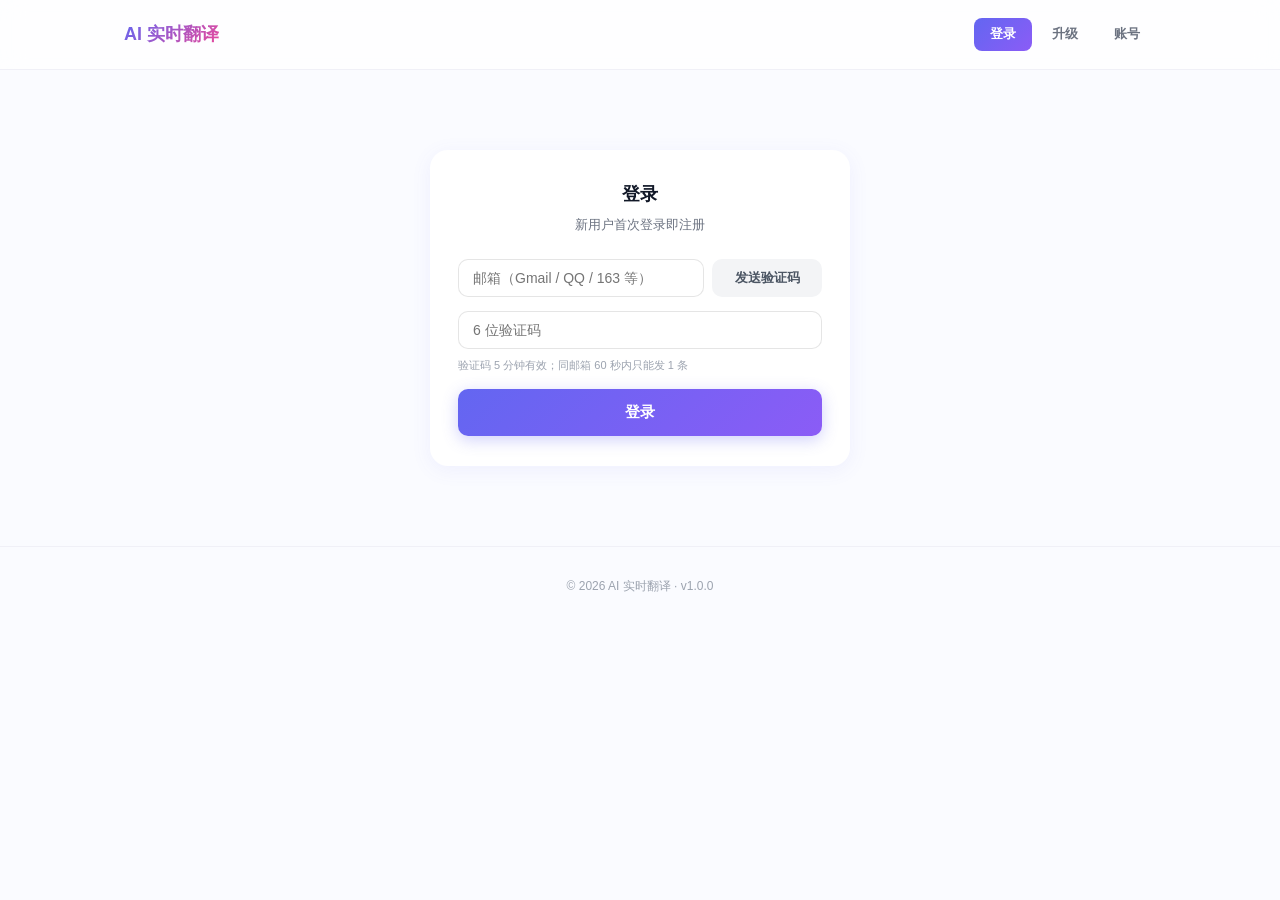
==== extension/app.html @ 9f2d9595 "版本更新" ====
<!DOCTYPE html>
<html lang="zh-CN">
<head>
<meta charset="UTF-8">
<meta name="viewport" content="width=device-width,initial-scale=1">
<title>AI 实时翻译</title>
<style>
  *{box-sizing:border-box;margin:0;padding:0}
  body{font-family:-apple-system,BlinkMacSystemFont,"PingFang SC","Microsoft YaHei",Arial,sans-serif;color:#1f2937;background:#fafbff;line-height:1.6}
  a{color:inherit;text-decoration:none}
  .wrap{max-width:1080px;margin:0 auto;padding:0 24px}

  /* ── Header + Nav ── */
  header{padding:18px 0;border-bottom:1px solid #f0f0f7;background:rgba(255,255,255,.7);backdrop-filter:blur(12px);-webkit-backdrop-filter:blur(12px);position:sticky;top:0;z-index:50}
  header .wrap{display:flex;align-items:center;justify-content:space-between}
  .logo{font-size:18px;font-weight:800;background:linear-gradient(135deg,#6366f1,#ec4899);-webkit-background-clip:text;-webkit-text-fill-color:transparent}
  nav{display:flex;gap:4px}
  nav a{padding:6px 16px;border-radius:8px;font-size:13px;font-weight:600;color:#6b7280;cursor:pointer;transition:all .15s;white-space:nowrap}
  nav a:hover{color:#111827;background:rgba(0,0,0,.04)}
  nav a.active{background:linear-gradient(135deg,#6366f1,#8b5cf6);color:white}

  /* ── Tab content ── */
  .tab-panel{display:none}
  .tab-panel.active{display:block}

  /* ── Hero ── */
  .hero{padding:64px 0 30px;text-align:center}
  .hero h1{font-size:40px;line-height:1.25;font-weight:800;color:#111827;margin-bottom:14px}
  .hero h1 em{font-style:normal;background:linear-gradient(135deg,#6366f1,#ec4899);-webkit-background-clip:text;-webkit-text-fill-color:transparent}
  .hero p{font-size:16px;color:#6b7280;max-width:680px;margin:0 auto 22px}
  .badges{display:flex;gap:8px;justify-content:center;flex-wrap:wrap;margin-top:14px}
  .badge{font-size:12px;background:#eef2ff;color:#4338ca;padding:5px 12px;border-radius:14px;font-weight:600}
  .badge.green{background:#ecfdf5;color:#047857}
  .badge.red{background:#fef2f2;color:#b91c1c}

  /* ── Pricing cards ── */
  .pricing{padding:30px 0 40px}
  .pricing-row{display:grid;grid-template-columns:1fr 1.4fr;gap:24px;align-items:stretch}
  .card{background:white;border-radius:18px;padding:30px 28px;box-shadow:0 4px 20px rgba(99,102,241,.08);display:flex;flex-direction:column}
  .card.featured{border:2px solid #6366f1;background:linear-gradient(180deg,#eef2ff 0%,white 50%);position:relative}
  .featured-tag{position:absolute;top:-12px;left:50%;transform:translateX(-50%);font-size:12px;background:linear-gradient(135deg,#ef4444,#ec4899);color:white;padding:4px 14px;border-radius:14px;font-weight:700;box-shadow:0 4px 12px rgba(239,68,68,.4)}
  .card h3{font-size:18px;color:#1f2937;margin-bottom:6px;font-weight:700}
  .card .tag-line{font-size:13px;color:#6b7280;margin-bottom:18px}
  .price-block{display:flex;align-items:baseline;gap:10px;margin:8px 0}
  .price-orig{font-size:18px;color:#9ca3af;text-decoration:line-through;font-weight:500}
  .price-now{font-size:46px;font-weight:800;color:#ef4444}
  .price-now small{font-size:14px;color:#6b7280;font-weight:500;margin-left:4px}
  .price-sub{font-size:13px;color:#6b7280;margin-bottom:18px}
  .save-tip{display:inline-block;background:#fef3c7;color:#92400e;font-size:12px;padding:4px 10px;border-radius:6px;font-weight:700;margin-bottom:14px}
  .features{list-style:none;font-size:14px;color:#374151;margin-bottom:18px;flex:1}
  .features li{padding:8px 0;border-bottom:1px solid #f5f5f9;display:flex;align-items:flex-start;gap:8px}
  .features li::before{content:"✓";color:#10b981;font-weight:800;flex-shrink:0;font-size:15px}
  .features li.muted{color:#9ca3af}
  .features li.muted::before{content:"−";color:#d1d5db}
  .features li strong{color:#1f2937}

  /* ── Buttons ── */
  .btn{display:block;text-align:center;padding:14px 16px;border-radius:10px;font-weight:700;font-size:15px;cursor:pointer;border:none;transition:all .15s;width:100%;font-family:inherit}
  .btn.primary{background:linear-gradient(135deg,#6366f1,#8b5cf6);color:white;box-shadow:0 4px 16px rgba(99,102,241,0.3)}
  .btn.primary:hover{filter:brightness(1.08);box-shadow:0 6px 22px rgba(99,102,241,0.4)}
  .btn.primary:active{transform:scale(0.97)}
  .btn.primary:disabled{background:rgba(243,244,246,0.9);color:#9ca3af;box-shadow:none;cursor:not-allowed;transform:none;filter:none}
  .btn.red{background:linear-gradient(135deg,#ef4444,#ec4899);color:white;font-size:16px}
  .btn.red:hover{filter:brightness(1.08);box-shadow:0 6px 18px rgba(239,68,68,.35)}
  .btn.gray{background:#f3f4f6;color:#4b5563}
  .btn.gray:hover{background:#e5e7eb}
  .btn.gray:disabled{color:#9ca3af;cursor:not-allowed}
  .btn.small{width:auto;flex-shrink:0;white-space:nowrap;padding:10px 16px;font-size:13px;min-width:110px}

  /* ── Login / Account card ── */
  .form-section{padding:80px 0;display:flex;align-items:center;justify-content:center}
  .form-card{background:white;border-radius:18px;padding:30px 28px;box-shadow:0 4px 20px rgba(99,102,241,.08);width:100%;max-width:420px}
  .form-card h2{font-size:18px;font-weight:800;color:#111827;margin-bottom:6px;text-align:center}
  .form-card .sub{font-size:13px;color:#6b7280;margin-bottom:24px;text-align:center}
  .field-row{display:flex;gap:8px;align-items:center;margin-bottom:14px}
  .field-row input{flex:1;min-width:0}
  input[type="email"],input[type="text"]{
    padding:10px 14px;border:1px solid rgba(0,0,0,.1);border-radius:10px;
    font-size:14px;outline:none;font-family:inherit;transition:border-color 0.2s,box-shadow 0.2s;
    width:100%;
  }
  input[type="email"]:focus,input[type="text"]:focus{
    border-color:#8b5cf6;box-shadow:0 0 0 3px rgba(139,92,246,0.08);
  }

  /* ── Messages ── */
  .msg{padding:8px 12px;border-radius:8px;font-size:12px;margin-bottom:12px;display:none}
  .msg.error{background:#fef2f2;color:#b91c1c;display:block}
  .msg.ok{background:#ecfdf5;color:#047857;display:block}
  .msg.info{background:#eef2ff;color:#4338ca;display:block}
  .tip{font-size:11px;color:#9ca3af;margin-top:-6px;margin-bottom:14px}

  /* ── Account info rows ── */
  .info-row{display:flex;justify-content:space-between;align-items:center;padding:14px 0;border-bottom:1px solid #f3f4f6}
  .info-row:last-child{border-bottom:none}
  .info-label{font-size:14px;color:#6b7280}
  .info-value{font-size:14px;font-weight:600;color:#1f2937}
  .plan-badge{display:inline-block;padding:4px 14px;border-radius:20px;font-size:12px;font-weight:700}
  .plan-badge.trial{background:#f3f4f6;color:#6b7280}
  .plan-badge.premium{background:linear-gradient(135deg,#fef3c7,#fde68a);color:#92400e}
  .btn-row{display:flex;gap:12px;margin-top:24px}

  /* ── Privacy ── */
  .privacy{background:linear-gradient(135deg,#1f2937,#111827);color:white;padding:54px 0;margin:30px 0}
  .privacy h2{font-size:24px;margin-bottom:16px;text-align:center}
  .privacy-grid{display:grid;grid-template-columns:repeat(3,1fr);gap:18px;margin-top:30px}
  .privacy-item{background:rgba(255,255,255,.06);padding:20px;border-radius:12px;border:1px solid rgba(255,255,255,.08)}
  .privacy-item .ico{font-size:24px;margin-bottom:8px}
  .privacy-item h4{font-size:15px;margin-bottom:6px;color:#fbbf24}
  .privacy-item p{font-size:13px;color:#d1d5db}

  /* ── FAQ ── */
  .faq{padding:60px 0}
  .faq h2{font-size:24px;margin-bottom:24px;text-align:center}
  details{background:white;border-radius:10px;padding:14px 18px;margin-bottom:10px;border:1px solid #f0f0f7;cursor:pointer}
  details[open]{border-color:#c7d2fe;background:#fafbff}
  summary{font-weight:700;font-size:14px;list-style:none;display:flex;justify-content:space-between;align-items:center;color:#1f2937}
  summary::after{content:"+";font-size:20px;color:#6366f1;font-weight:400}
  details[open] summary::after{content:"−"}
  details p{margin-top:10px;font-size:13px;color:#4b5563;line-height:1.7}

  /* ── Payment modal ── */
  .pay-modal-bg{display:none;position:fixed;inset:0;background:rgba(0,0,0,.5);z-index:99;align-items:center;justify-content:center;overflow-y:auto;padding:20px}
  .pay-modal-bg.show{display:flex}
  .pay-modal{background:white;border-radius:16px;padding:28px 24px;max-width:440px;width:100%;box-shadow:0 20px 50px rgba(0,0,0,.25);position:relative}
  .pay-modal h3{font-size:18px;font-weight:800;margin-bottom:6px}
  .pay-modal .sub{font-size:13px;color:#6b7280;margin-bottom:18px}
  .pay-close{margin-top:12px;text-align:center;color:#9ca3af;font-size:12px;cursor:pointer}
  .pay-close:hover{color:#6b7280}

  /* ── Footer ── */
  footer{padding:30px 0;text-align:center;color:#9ca3af;font-size:12px;border-top:1px solid #f0f0f7}

  /* ── Loading ── */
  .loading{text-align:center;color:#9ca3af;padding:60px 0;font-size:14px}

  /* ── Responsive ── */
  @media(max-width:768px){
    .hero h1{font-size:28px}
    .hero{padding:40px 0 20px}
    .pricing-row{grid-template-columns:1fr}
    .privacy-grid{grid-template-columns:1fr}
    .form-section{padding:40px 0}
    header .wrap{flex-direction:column;gap:10px}
    nav{width:100%;justify-content:center}
    nav a{font-size:12px;padding:5px 12px}
  }
  @media(max-width:480px){
    .wrap{padding:0 16px}
    nav a{font-size:11px;padding:4px 10px}
    .card,.form-card{padding:20px 18px}
    .price-now{font-size:36px}
    .hero h1{font-size:24px}
  }
</style>
</head>
<body>

<header>
  <div class="wrap">
    <div class="logo">AI 实时翻译</div>
    <nav id="mainNav">
      <a data-tab="login">登录</a>
      <a data-tab="buy">升级</a>
      <a data-tab="account">账号</a>
    </nav>
  </div>
</header>

<!-- ═══════ 登录 tab ═══════ -->
<section class="tab-panel" id="tab-login">
  <div class="form-section">
    <div class="form-card">
      <h2>登录</h2>
      <p class="sub">新用户首次登录即注册</p>
      <div class="msg" id="loginMsg"></div>
      <div class="field-row">
        <input type="email" id="loginEmail" placeholder="邮箱（Gmail / QQ / 163 等）" autocomplete="username" spellcheck="false">
        <button class="btn gray small" id="loginBtnSend">发送验证码</button>
      </div>
      <input type="text" id="loginCode" placeholder="6 位验证码" maxlength="6" autocomplete="one-time-code" inputmode="numeric" style="margin-bottom:14px">
      <div class="tip">验证码 5 分钟有效；同邮箱 60 秒内只能发 1 条</div>
      <button class="btn primary" id="loginBtnGo">登录</button>
    </div>
  </div>
</section>

<!-- ═══════ 升级 tab ═══════ -->
<section class="tab-panel" id="tab-buy">
  <div class="hero">
    <div class="wrap">
      <h1>AI 实时翻译<br><em>一键升级专业版</em></h1>
      <p>支持页面翻译、视频同传、图片 OCR 翻译。本地 ASR/TTS 后台，翻译内容不上传服务器。</p>
      <div class="badges">
        <span class="badge green">数据不出本机</span>
        <span class="badge">本地 AI 模型</span>
        <span class="badge red">¥168 一次性买断</span>
      </div>
    </div>
  </div>

  <div class="pricing" id="pricing">
    <div class="wrap">
      <div class="pricing-row">
        <div class="card">
          <h3>体验版</h3>
          <div class="tag-line">免费使用，无需付费</div>
          <div class="price-block">
            <span class="price-now" style="color:#1f2937;font-size:38px">¥0<small>永久</small></span>
          </div>
          <div class="price-sub">基础翻译能力，足够轻度使用</div>
          <ul class="features">
            <li>页面翻译（微软 / Google）</li>
            <li>双语对照（保留原文）</li>
            <li class="muted">视频同传翻译</li>
            <li class="muted">图片 OCR 翻译</li>
            <li class="muted">本地 Ollama 翻译</li>
            <li class="muted">自定义 API Key</li>
          </ul>
        </div>

        <div class="card featured">
          <span class="featured-tag">限时优惠 · 立省 ¥200</span>
          <h3>专业版（一次性买断）</h3>
          <div class="tag-line">付一次费，永久使用，所有未来版本免费更新</div>
          <div class="price-block">
            <span class="price-orig">¥368</span>
            <span class="price-now">¥168<small>买断</small></span>
          </div>
          <div class="save-tip">立省 ¥200 · 限时优惠</div>
          <div class="price-sub">邮箱登录激活，换设备自动切换</div>
          <ul class="features">
            <li>页面翻译（微软 / Google / Ollama）</li>
            <li>双语对照（保留原文）</li>
            <li><strong>视频同传翻译</strong></li>
            <li><strong>图片 OCR 翻译</strong></li>
            <li><strong>本地 Ollama 翻译</strong></li>
            <li><strong>自定义 API Key</strong></li>
          </ul>
          <button class="btn red" id="payBtnBuy">立即购买 · ¥168 永久使用</button>
        </div>
      </div>
      <p style="text-align:center;color:#9ca3af;font-size:12px;margin-top:18px">
        支持 7 天无理由退款 · 跨设备只需重新登录，旧设备自动下线
      </p>
    </div>
  </div>

  <div class="privacy" id="privacy">
    <div class="wrap">
      <h2>隐私承诺</h2>
      <p style="text-align:center;color:#9ca3af;font-size:14px;margin-top:6px">您的数据安全是我们的底线</p>
      <div class="privacy-grid">
        <div class="privacy-item">
          <div class="ico">🔒</div>
          <h4>翻译内容不上传</h4>
          <p>所有文本通过您本地模型或您自己的 API Key 处理，<strong>绝不经过我们的服务器</strong>。</p>
        </div>
        <div class="privacy-item">
          <div class="ico">🔑</div>
          <h4>API Key 本地加密</h4>
          <p>您填入的 API Key 在浏览器内 AES-GCM 加密存储，<strong>无法被远程读取</strong>。</p>
        </div>
        <div class="privacy-item">
          <div class="ico">👤</div>
          <h4>账号体系最小化</h4>
          <p>只保存邮箱和登录凭证，<strong>不收集姓名、手机号、浏览历史</strong>。</p>
        </div>
      </div>
    </div>
  </div>

  <div class="faq" id="faq">
    <div class="wrap">
      <h2>常见问题</h2>
      <details><summary>专业版 ¥168 是永久使用吗？</summary>
        <p>是的。一次性付费 ¥168 即可永久使用，包含所有未来版本更新。</p></details>
      <details><summary>1 台设备的限制怎么算？</summary>
        <p>同一账号同一时间只能在 1 台设备保持登录。新设备登录后旧设备自动下线，无需手动操作。</p></details>
      <details><summary>支持哪些翻译引擎？</summary>
        <p>微软翻译、Google 翻译、本地 Ollama（qwen2.5、llama3 等），以及自定义 OpenAI 兼容 API。</p></details>
      <details><summary>能退款吗？</summary>
        <p>支持 7 天无理由退款。联系客服邮箱即可办理。</p></details>
    </div>
  </div>
</section>

<!-- ═══════ 账号 tab ═══════ -->
<section class="tab-panel" id="tab-account">
  <div class="form-section">
    <div class="form-card" style="max-width:480px">
      <div id="acctLoading" class="loading">加载中...</div>
      <div id="acctContent" style="display:none">
        <h2>账号信息</h2>
        <div class="msg" id="acctMsg"></div>
        <div class="info-row">
          <span class="info-label">邮箱</span>
          <span class="info-value" id="acctEmail">-</span>
        </div>
        <div class="info-row">
          <span class="info-label">当前方案</span>
          <span id="acctPlan">-</span>
        </div>
        <div class="info-row">
          <span class="info-label">最近活动</span>
          <span class="info-value" id="acctLogin">-</span>
        </div>
        <div class="btn-row">
          <button class="btn gray" id="btnLogout">退出登录</button>
        </div>
      </div>
    </div>
  </div>
</section>

<!-- ═══════ 支付弹窗 ═══════ -->
<div class="pay-modal-bg" id="payModalBg">
  <div class="pay-modal">
    <h3>升级专业版</h3>
    <div class="sub">一次性买断 ¥168，永久使用全部功能</div>
    <div class="msg" id="payMsg"></div>
    <div class="field-row" style="margin-bottom:10px">
      <input type="email" id="payEmail" placeholder="邮箱（Gmail / QQ / 163 等）">
      <button class="btn gray small" id="payBtnSend">发送验证码</button>
    </div>
    <input type="text" id="payCode" placeholder="6 位验证码" maxlength="6" style="margin-bottom:16px">
    <button class="btn red" id="payBtnLogin">登录并支付</button>
    <div class="pay-close js-close-pay">关闭</div>
  </div>
</div>

<footer>
  <p>&copy; 2026 AI 实时翻译 · v1.0.0</p>
</footer>

<script src="app.js"></script>
</body>
</html>
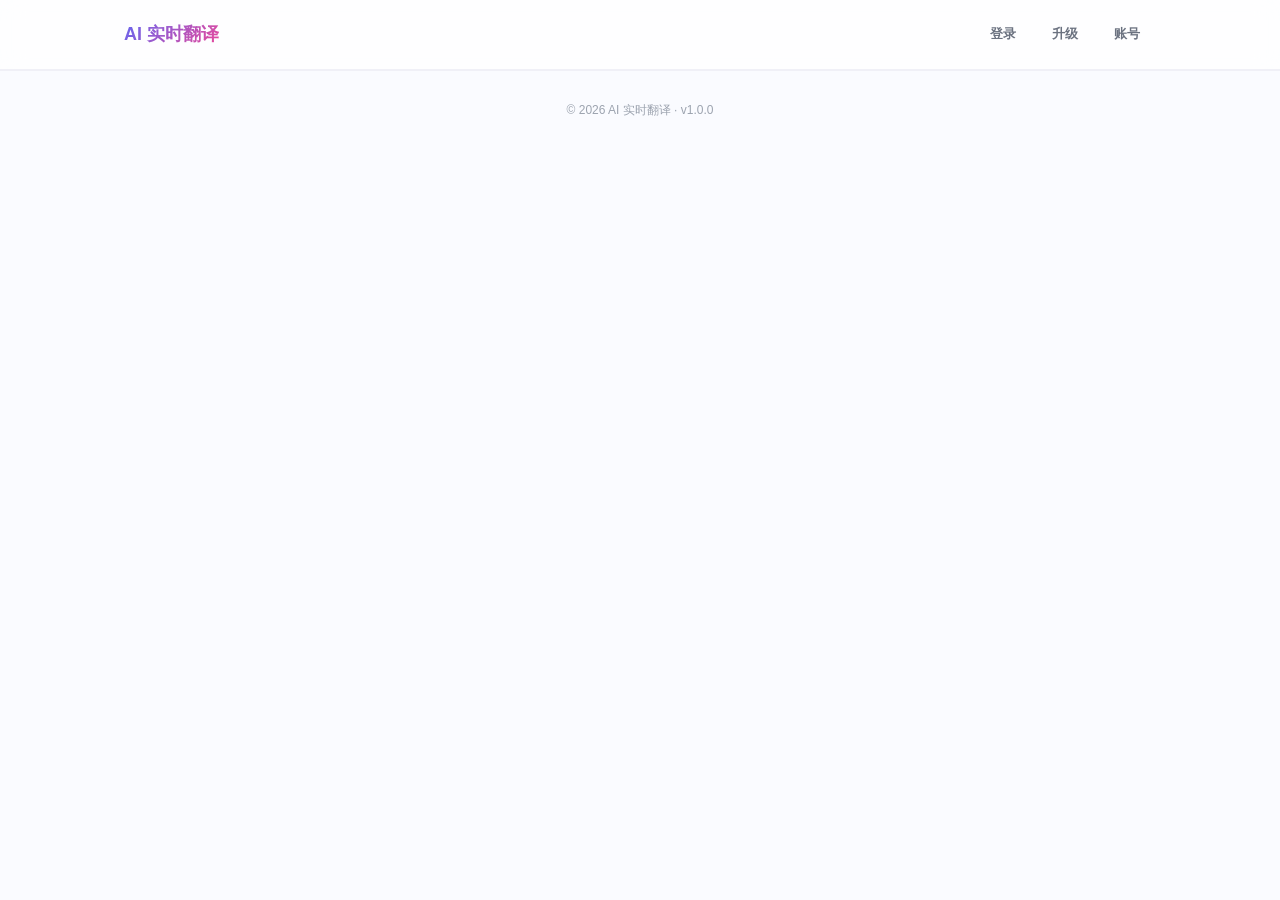
==== commit 425146ad: "版本更新" ====
--- a/extension/app.html
+++ b/extension/app.html
@@ -160,9 +160,9 @@
   <div class="wrap">
     <div class="logo">AI 实时翻译</div>
     <nav id="mainNav">
-      <a data-tab="login">登录</a>
-      <a data-tab="buy">升级</a>
-      <a data-tab="account">账号</a>
+      <a data-tab="login" id="navLogin">登录</a>
+      <a data-tab="buy" id="navBuy">升级</a>
+      <a data-tab="account" id="navAccount">账号</a>
     </nav>
   </div>
 </header>
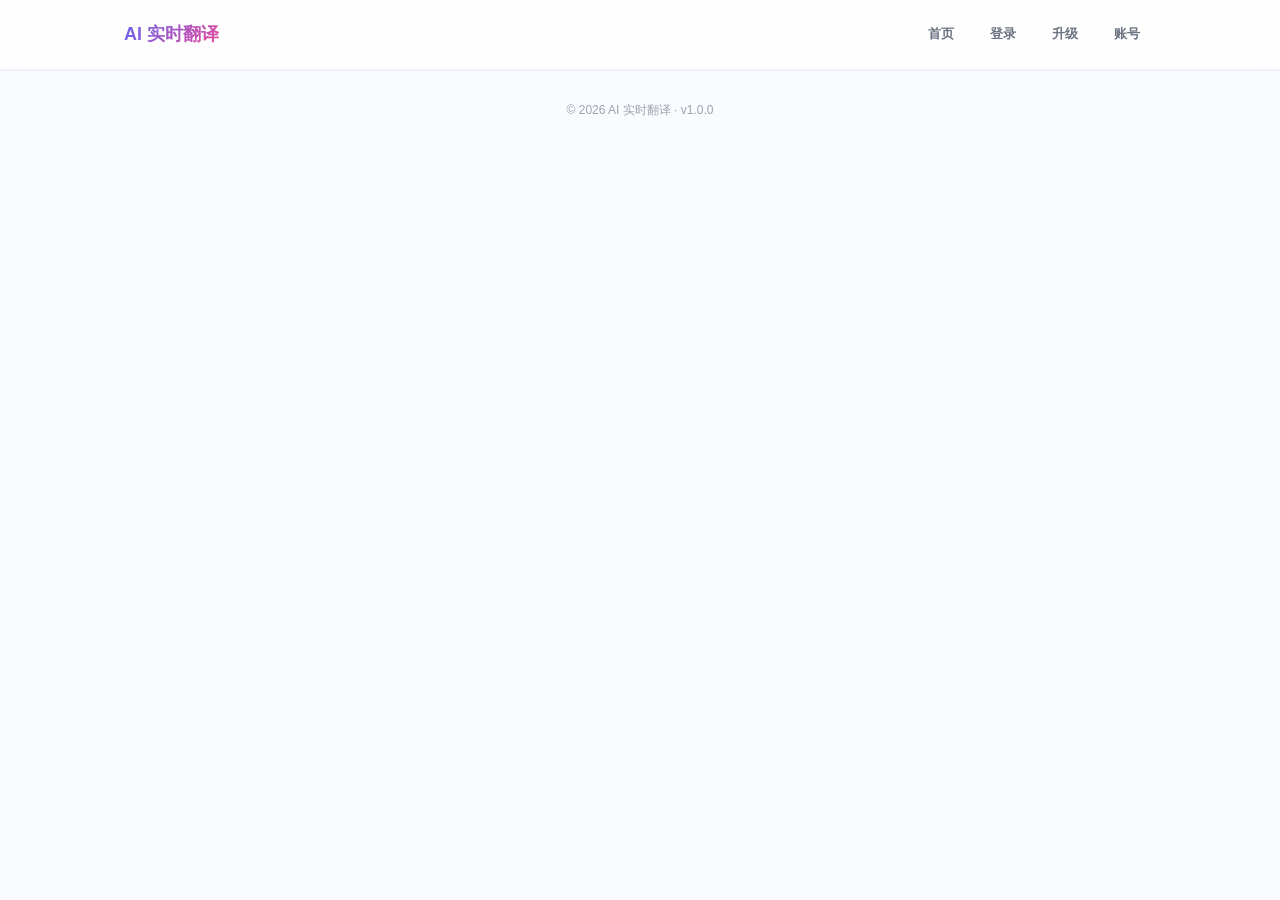
==== commit 55185ec7: "版本更新" ====
--- a/extension/app.html
+++ b/extension/app.html
@@ -131,6 +131,23 @@
   /* ── Footer ── */
   footer{padding:30px 0;text-align:center;color:#9ca3af;font-size:12px;border-top:1px solid #f0f0f7}
 
+  /* ── Home ── */
+  .home-hero{padding:64px 0 40px;text-align:center}
+  .home-hero h1{font-size:40px;line-height:1.25;font-weight:800;color:#111827;margin-bottom:14px}
+  .home-hero h1 em{font-style:normal;background:linear-gradient(135deg,#6366f1,#ec4899);-webkit-background-clip:text;-webkit-text-fill-color:transparent}
+  .home-hero p{font-size:16px;color:#6b7280;max-width:680px;margin:0 auto 26px}
+  .home-features{display:grid;grid-template-columns:repeat(4,1fr);gap:16px;max-width:900px;margin:0 auto;padding:0 24px 50px}
+  .home-feat{background:white;border-radius:14px;padding:22px 18px;text-align:center;box-shadow:0 2px 12px rgba(99,102,241,.06);transition:transform .15s}
+  .home-feat:hover{transform:translateY(-2px)}
+  .home-feat .feat-ico{font-size:32px;margin-bottom:10px}
+  .home-feat h4{font-size:14px;font-weight:700;color:#1f2937;margin-bottom:6px}
+  .home-feat p{font-size:12px;color:#9ca3af;line-height:1.5}
+  .home-cta{max-width:520px;margin:0 auto;padding:0 24px 60px}
+  .home-card{background:white;border-radius:16px;padding:24px 28px;box-shadow:0 4px 20px rgba(99,102,241,.08);text-align:center}
+  .home-card .user-line{font-size:14px;color:#6b7280;margin-bottom:16px}
+  .home-card .user-line strong{color:#1f2937}
+  .home-card .cta-btns{display:flex;gap:10px;justify-content:center}  .home-card .cta-btns .btn{width:auto;padding:10px 24px;font-size:14px}
+
   /* ── Loading ── */
   .loading{text-align:center;color:#9ca3af;padding:60px 0;font-size:14px}
 
@@ -144,6 +161,8 @@
     header .wrap{flex-direction:column;gap:10px}
     nav{width:100%;justify-content:center}
     nav a{font-size:12px;padding:5px 12px}
+    .home-features{grid-template-columns:repeat(2,1fr)}
+    .home-hero h1{font-size:28px}
   }
   @media(max-width:480px){
     .wrap{padding:0 16px}
@@ -151,6 +170,8 @@
     .card,.form-card{padding:20px 18px}
     .price-now{font-size:36px}
     .hero h1{font-size:24px}
+    .home-hero h1{font-size:22px}
+    .home-features{grid-template-columns:1fr}
   }
 </style>
 </head>
@@ -160,12 +181,44 @@
   <div class="wrap">
     <div class="logo">AI 实时翻译</div>
     <nav id="mainNav">
+      <a data-tab="home" id="navHome">首页</a>
       <a data-tab="login" id="navLogin">登录</a>
       <a data-tab="buy" id="navBuy">升级</a>
       <a data-tab="account" id="navAccount">账号</a>
     </nav>
   </div>
 </header>
+
+<!-- ═══════ 首页 tab ═══════ -->
+<section class="tab-panel" id="tab-home">
+  <div class="home-hero">
+    <h1>AI 实时翻译<br><em>本地智能，数据无忧</em></h1>
+    <p>页面翻译 · 视频同传 · 图片 OCR · TTS 播报<br>翻译内容不经过服务器，守护您的数据隐私</p>
+  </div>
+  <div class="home-features">
+    <div class="home-feat">
+      <div class="feat-ico">🎬</div>
+      <h4>视频同传翻译</h4>
+      <p>实时字幕 + TTS 语音播报，支持 YouTube 等平台</p>
+    </div>
+    <div class="home-feat">
+      <div class="feat-ico">🌐</div>
+      <h4>全页翻译</h4>
+      <p>一键翻译整个网页，支持 Google / 微软 / Ollama</p>
+    </div>
+    <div class="home-feat">
+      <div class="feat-ico">📷</div>
+      <h4>图片 OCR 翻译</h4>
+      <p>右键图片即可识别图中文字并翻译</p>
+    </div>
+    <div class="home-feat">
+      <div class="feat-ico">🔒</div>
+      <h4>数据不出本机</h4>
+      <p>本地 ASR/TTS 后台，翻译内容绝不经过服务器</p>
+    </div>
+  </div>
+  <div class="home-cta" id="homeCta"></div>
+</section>
 
 <!-- ═══════ 登录 tab ═══════ -->
 <section class="tab-panel" id="tab-login">
